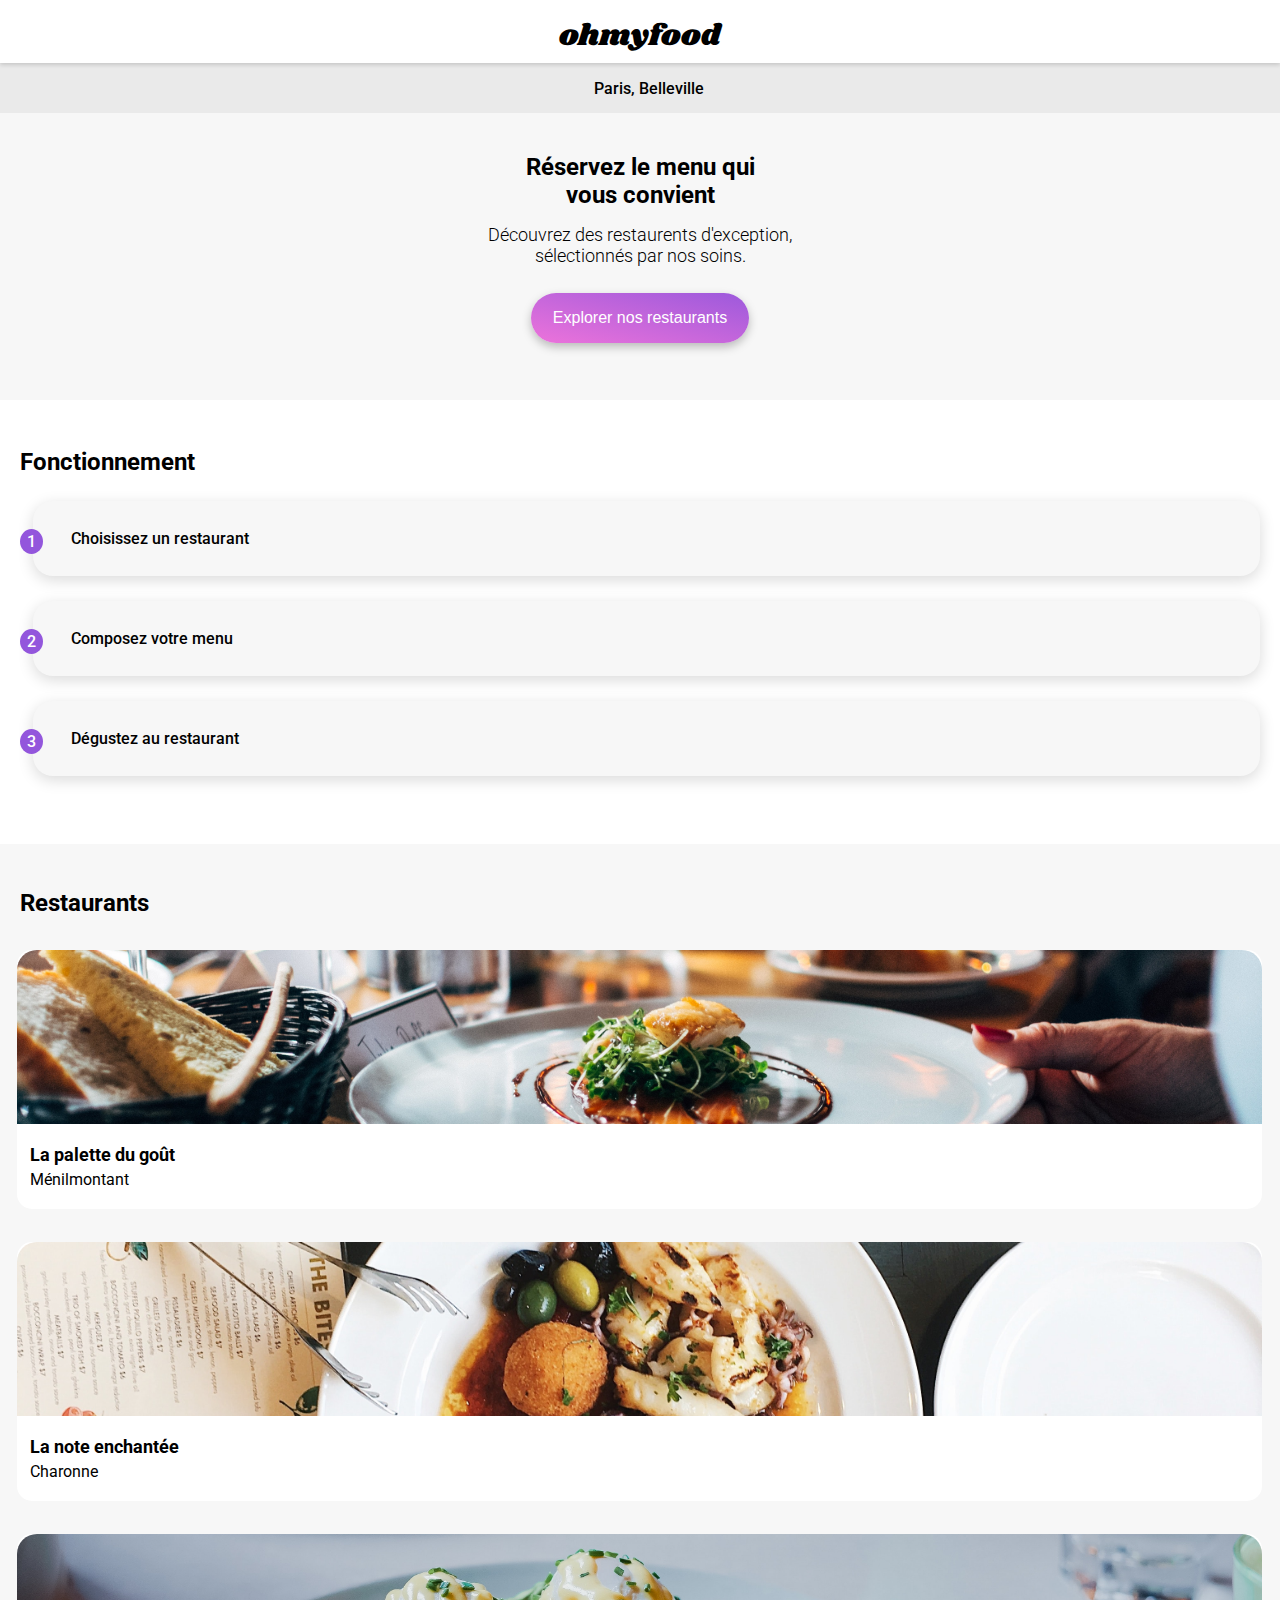
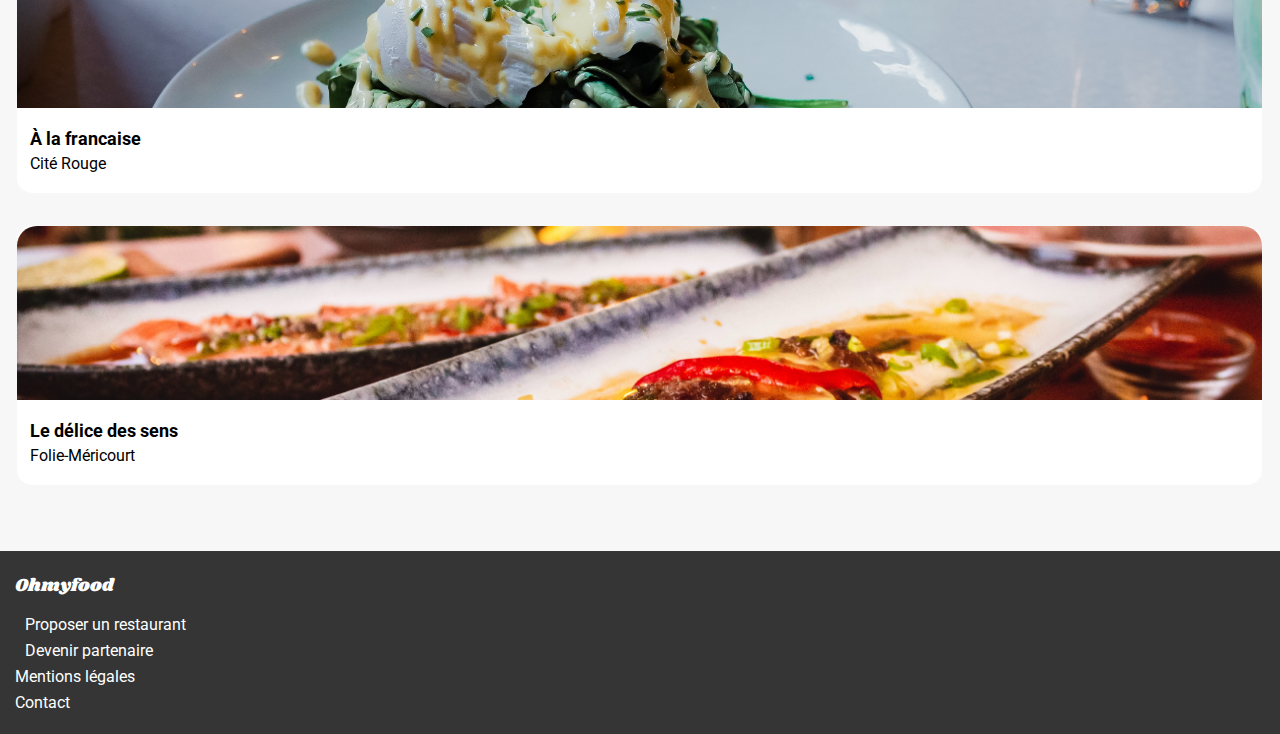
==== index.html @ 033668d3 "modifs des index et des css, menus smartphone ok." ====
<!DOCTYPE html>
<html lang="fr">
<head>
    <meta charset="UTF-8">
    <meta http-equiv="X-UA-Compatible" content="IE=edge">
    <meta name="viewport" content="width=device-width, initial-scale=1.0">
    <link rel="stylesheet" href="style.css">
    <link rel="stylesheet" href="https://cdnjs.cloudflare.com/ajax/libs/font-awesome/6.4.0/css/all.min.css" integrity="sha512-iecdLmaskl7CVkqkXNQ/ZH/XLlvWZOJyj7Yy7tcenmpD1ypASozpmT/E0iPtmFIB46ZmdtAc9eNBvH0H/ZpiBw==" crossorigin="anonymous" referrerpolicy="no-referrer" />
    <title>Ohmyfood</title>
</head>
<body>
    <header>
        <h1>ohmyfood</h1>
    </header>

    <main>
        <section class="city">
            <div class="ville">  
                <h2><i class="fa-solid fa-location-dot"></i>Paris, Belleville</h2>
            </div>
        </section>

        <section class="exploration">
            <div class="explorer">
                <h1>Réservez le menu qui <br> vous convient</h1>
                <p>Découvrez des restaurents d'exception, <br> sélectionnés par nos soins.</p>
                <button>Explorer nos restaurants</button>
            </div>
        </section>

        <section class="fonctionnement">
            <div class="fonction">
                <h1>Fonctionnement</h1>
            </div>
            <div class="choix">
                <ul>
                    <li><span>1</span> Choisissez un restaurant</li>
                    <li><span>2</span>Composez votre menu</li>
                    <li><span>3</span>Dégustez au restaurant</li>
                </ul>
            </div>
        </section>

        <div class="les-restaurants">
            <section class="restaurants">
             <div class="restaurants-title">
                <h2>Restaurants</h2>
             </div>
             <div class="restaurants-cards">
                <article class="card">
                    <a href="./La palette du gout/index1.html">
                        <img src="images/jay-wennington-N_Y88TWmGwA-unsplash.jpg" alt="">
                        <div class="card-content">
                            <div class="card-txt">
                                <h3 class="card-title">La palette du goût<i class="fa-regular fa-heart"></i></h3>
                                <p class="card-subtitle">Ménilmontant</p>
                            </div>
                        </div>
                    </a>
                </article>
                <article class="card">
                    <a href="./La note enchantée/index3.html">
                        <img src="images/stil-u2Lp8tXIcjw-unsplash.jpg" alt="">
                        <div class="card-content">
                            <div class="card-txt">
                                <h3 class="card-title">La note enchantée<i class="fa-regular fa-heart"></i></h3>
                                <p class="card-subtitle">Charonne</p>
                            </div>
                        </div>
                    </a>
                </article>
                <article class="card">
                    <a href="./À la francaise/index4.html">
                        <img src="images/toa-heftiba-DQKerTsQwi0-unsplash.jpg" alt="">
                        <div class="card-content">
                            <div class="card-txt">
                                <h3 class="card-title">À la francaise<i class="fa-regular fa-heart"></i></h3>
                                <p class="card-subtitle">Cité Rouge</p>
                            </div>
                        </div>
                    </a>
                </article>
                <article class="card">
                    <a href="./Le délice des sens/index2.html">
                        <img src="images/louis-hansel-shotsoflouis-qNBGVyOCY8Q-unsplash.jpg" alt="">
                        <div class="card-content">
                            <div class="card-txt">
                                <h3 class="card-title">Le délice des sens<i class="fa-regular fa-heart"></i></h3>
                                <p class="card-subtitle">Folie-Méricourt</p>
                            </div>
                        </div>
                    </a>
                </article>
             </div>   
            </section>
        </div> 
    </main>

    <footer> 
        <div class="pied-de-page">
            <h3>Ohmyfood</h3>
            <ul>
                <li><i class="fa-solid fa-utensils"></i>Proposer un restaurant</li>
                <li><i class="fa-solid fa-handshake-angle"></i>Devenir partenaire</li>
                <li>Mentions légales</li>
                <li>Contact</li>
            </ul>
        </div>
        
    </footer>
</body>
</html>
---- style.css ----
@import url('https://fonts.googleapis.com/css2?family=Barlow&family=Lobster&family=Lora:ital@1&family=Prosto+One&family=Shrikhand&display=swap');
@import url('https://fonts.googleapis.com/css2?family=Barlow&family=Lobster&family=Lora:ital@1&family=Prosto+One&family=Roboto:wght@300;400;500&family=Shrikhand&display=swap');
*{
    padding: 0px;
    margin: 0px;
    box-sizing: border-box;
    text-decoration: none;
    list-style: none;
}

main{
    font-family: 'Roboto', sans-serif;
}

header{
    font-family: 'Shrikhand', cursive;
    text-align: center;
    box-shadow: 0px 2px 4px 0px #00000026;
    position: relative;
}

header h1{
    font-weight: 400;
    font-size: 30px;
    padding-top: 14px;
    padding-bottom: 5px;
}

/******partie ville******/

.city{
    text-align: center;
    padding-top: 15.5px;
    padding-bottom: 15.5px;
    background: #EAEAEA ;
}

.ville h2{
    font-size: 16px;
    font-weight: 500;  
}

.ville i{
    margin-right: 17px;
}

/******partie exploration******/

.exploration{
    background: #F7F7F7;
    text-align: center;
    padding-bottom: 57px;
}

.explorer h1{
    padding-top: 39.5px;
    padding-bottom: 15px;
    font-size: 24px;
    font-weight: 700;
}

.explorer p{
    font-size: 18px;
    font-weight: 300;
    margin-bottom: 27px;
}

.explorer button{
    font-size: 16px;
    font-weight: 500;
    color: #FFFFFF;
    border: 0px;
    border-radius: 25px;
    width: 218px;
    height: 50px;
    box-shadow: 0px 4px 10px 0px #00000040;
    background: linear-gradient(193.33deg, #9356DC -11.44%, #FF79DA 123.93%);;
}

.explorer button:hover{
    opacity: 0.8;
    cursor: pointer;
    transition: 1s;
}

/******fonctionnement******/

.fonctionnement{
    background: #FFFFFF;
    margin-bottom: 68px;
}
.fonction h1{
    font-weight: 700;
    font-size: 24px;
    margin-left: 20px;
    margin-top: 48px;
}

.choix {
    display: block;
    justify-content: center;
}

.choix li{
    padding-top: 25px;
}

.choix ul li{
    
    padding: 28px 38px;
    margin: 25px 20px 0px 32.5px;
    border-radius: 20px;
    background: #F7F7F7;
    box-shadow: 0px 4px 15px rgba(0, 0, 0, 0.15);
    border: none;
    font-weight: 500;
    font-size: 16px;
}

.choix span{
    color: #FFFFFF;
    position:  absolute;
    left: 20px;
    background: #9356DC;
    border-radius: 50%;
    padding: 3px;
    width: 23px;
    text-align: center;
}

/******restaurants******/

.les-restaurants{
    background: #F7F7F7;
    padding-top: 45px;
    padding-bottom: 66px;
    
}

.restaurants-title {
    margin-left: 20px;
}

.restaurants-cards{
    display: flex;
    flex-wrap: wrap;
    justify-content: space-between;
}

.restaurants-cards .card {
    margin-top: 33px;
    margin-left: 17px;
    margin-right: 18px;
    border-radius: 15px;
    width: 100%;
    height: 259px;  
    padding-bottom: 15px;
    background: #FFFFFF;
}


.restaurants-cards a{
    color: black;
}

.restaurants-cards img {
    width: 100%;
    height: 174px;
    border-radius: 20px 20px 0px 0px;
    object-fit: cover;
}

.restaurants-cards .card-content {
    width: 90%;
    margin-left: 13px;
    display: flex;
    flex-direction: column;
    align-content: space-between;
    
}

.restaurants-cards .card-txt{
    width: 267px;
    margin-bottom: 18px ;
}

.restaurants-cards .card-txt h3{
    font-weight: 700;
    font-size: 18px;
    padding-top: 16px;
    padding-bottom: 5px;
    display: flex;
    flex-wrap: wrap;
}

.card-txt .fa-heart{
    position: absolute;
    right: 43px;
    margin-top: 5px;  
    font-size: 22px; 
}

/******pied de page******/

.pied-de-page{
    font-family: 'Roboto', sans-serif;
    background: #353535;
    color: #FFFFFF;
    padding-top: 22px;
    padding-bottom: 15px;
    
}

.pied-de-page h3{
    font-family: 'Shrikhand', cursive;
    font-size: 18px;
    font-weight: 400;
    margin-left: 15px;
}

.pied-de-page ul{
    margin-top: 16px;
    margin-left: 15px;
}

.pied-de-page .fa-solid{
    font-size: 12px;
    margin-right: 10px;
}

.pied-de-page li{
    margin-bottom: 7px;
}
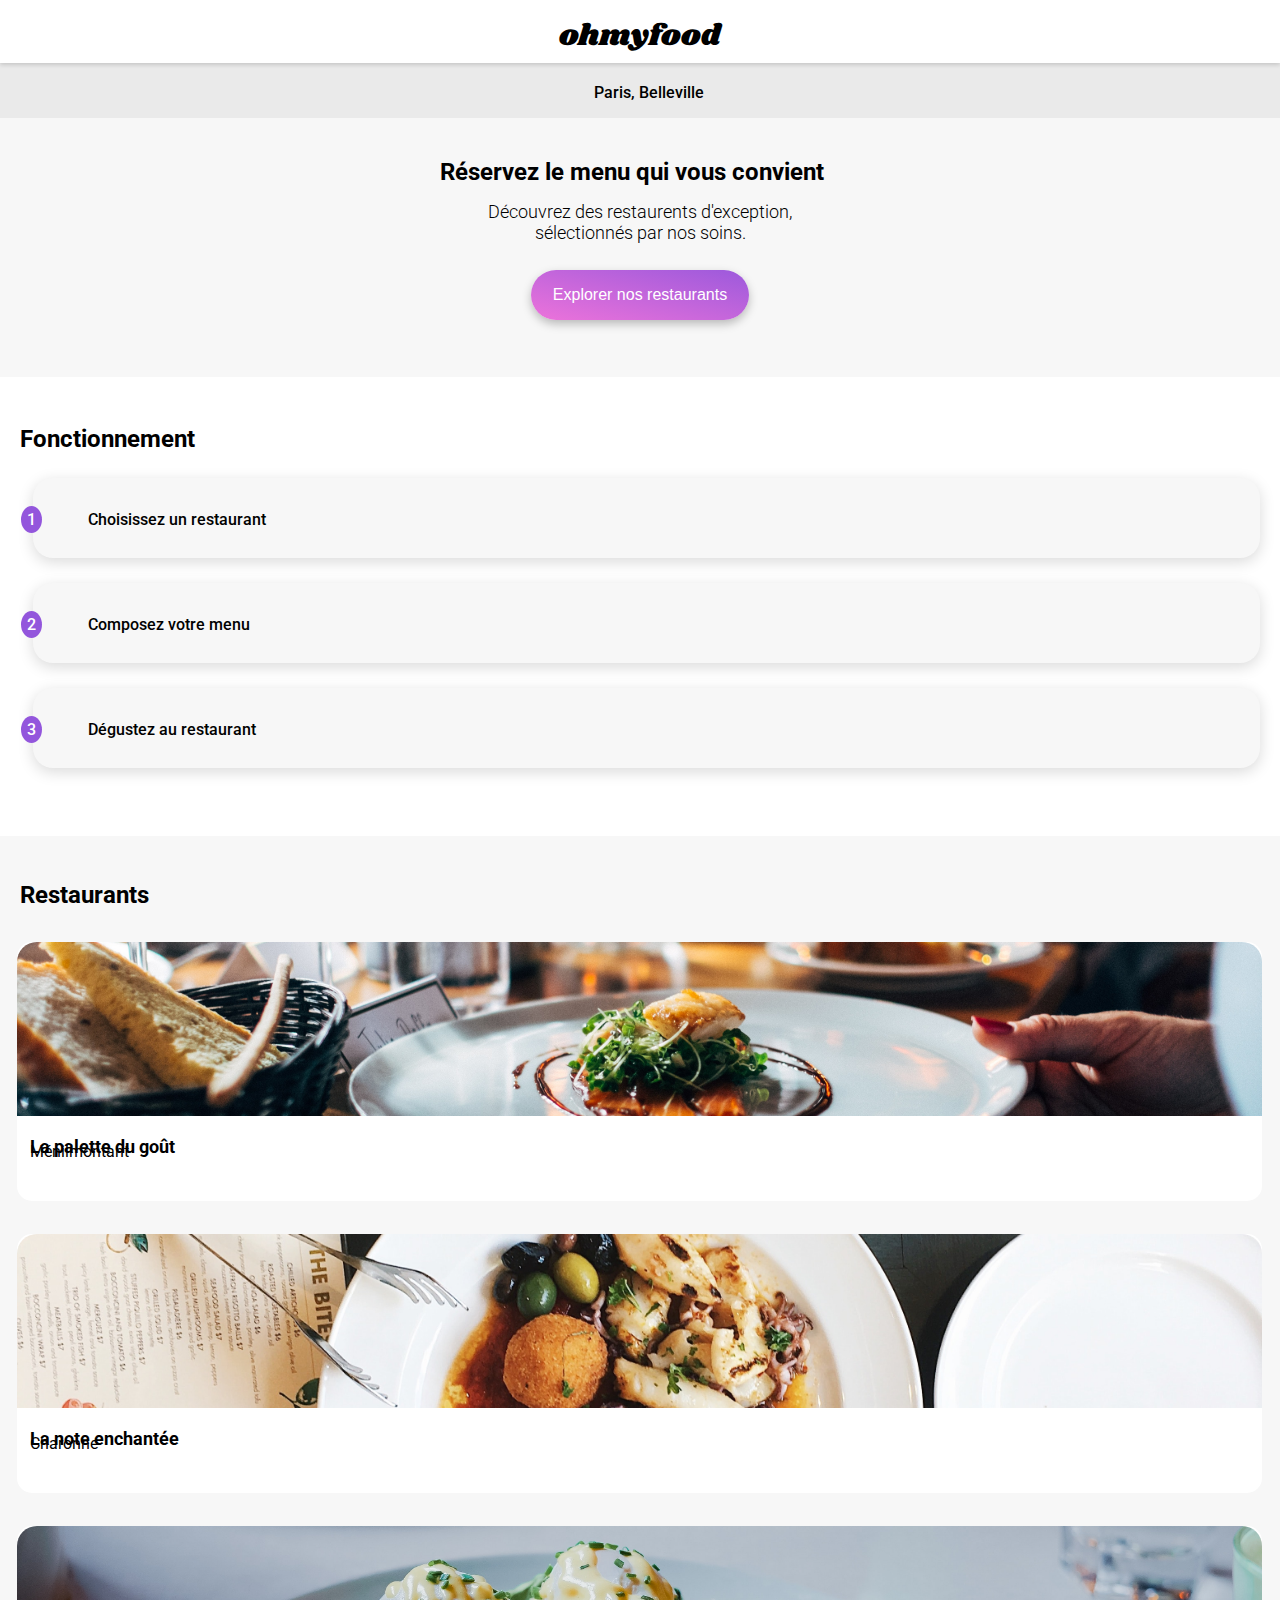
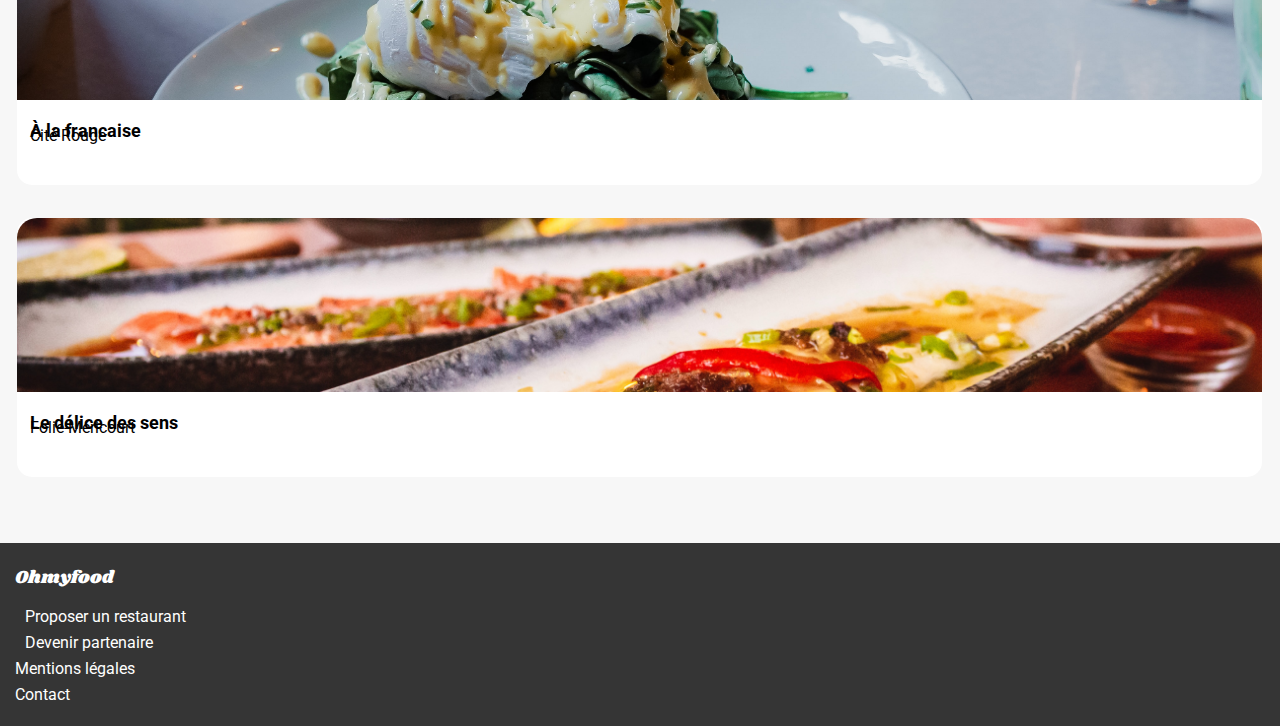
==== commit 8136503a: "menu media queri desktop" ====
--- a/index.html
+++ b/index.html
@@ -22,7 +22,7 @@
 
         <section class="exploration">
             <div class="explorer">
-                <h1>Réservez le menu qui <br> vous convient</h1>
+                <h1>Réservez le menu qui vous convient</h1>
                 <p>Découvrez des restaurents d'exception, <br> sélectionnés par nos soins.</p>
                 <button>Explorer nos restaurants</button>
             </div>
@@ -34,9 +34,9 @@
             </div>
             <div class="choix">
                 <ul>
-                    <li><span>1</span> Choisissez un restaurant</li>
-                    <li><span>2</span>Composez votre menu</li>
-                    <li><span>3</span>Dégustez au restaurant</li>
+                    <li><span>1</span><i class="fa-solid fa-mobile-screen-button"></i>Choisissez un restaurant</li>
+                    <li><span>2</span><i class="fa-solid fa-list-ul"></i>Composez votre menu</li>
+                    <li><span>3</span><i class="fa-sharp fa-solid fa-store"></i>Dégustez au restaurant</li>
                 </ul>
             </div>
         </section>
@@ -51,8 +51,9 @@
                     <a href="./La palette du gout/index1.html">
                         <img src="images/jay-wennington-N_Y88TWmGwA-unsplash.jpg" alt="">
                         <div class="card-content">
-                            <div class="card-txt">
-                                <h3 class="card-title">La palette du goût<i class="fa-regular fa-heart"></i></h3>
+                            <div class="card-txt">                             
+                                <h3 class="card-title">La palette du goût</h3>
+                                <div class="coeur"><i class="fa-regular fa-heart"></i></div>    
                                 <p class="card-subtitle">Ménilmontant</p>
                             </div>
                         </div>
@@ -63,7 +64,8 @@
                         <img src="images/stil-u2Lp8tXIcjw-unsplash.jpg" alt="">
                         <div class="card-content">
                             <div class="card-txt">
-                                <h3 class="card-title">La note enchantée<i class="fa-regular fa-heart"></i></h3>
+                                <h3 class="card-title">La note enchantée</h3>
+                                <div class="coeur"><i class="fa-regular fa-heart"></i></div>
                                 <p class="card-subtitle">Charonne</p>
                             </div>
                         </div>
@@ -74,7 +76,8 @@
                         <img src="images/toa-heftiba-DQKerTsQwi0-unsplash.jpg" alt="">
                         <div class="card-content">
                             <div class="card-txt">
-                                <h3 class="card-title">À la francaise<i class="fa-regular fa-heart"></i></h3>
+                                <h3 class="card-title">À la francaise</h3>
+                                <div class="coeur"><i class="fa-regular fa-heart"></i></div>
                                 <p class="card-subtitle">Cité Rouge</p>
                             </div>
                         </div>
@@ -85,7 +88,8 @@
                         <img src="images/louis-hansel-shotsoflouis-qNBGVyOCY8Q-unsplash.jpg" alt="">
                         <div class="card-content">
                             <div class="card-txt">
-                                <h3 class="card-title">Le délice des sens<i class="fa-regular fa-heart"></i></h3>
+                                <h3 class="card-title">Le délice des sens</h3>
+                                <div class="coeur"><i class="fa-regular fa-heart"></i></div>
                                 <p class="card-subtitle">Folie-Méricourt</p>
                             </div>
                         </div>
@@ -98,13 +102,23 @@
 
     <footer> 
         <div class="pied-de-page">
-            <h3>Ohmyfood</h3>
-            <ul>
-                <li><i class="fa-solid fa-utensils"></i>Proposer un restaurant</li>
-                <li><i class="fa-solid fa-handshake-angle"></i>Devenir partenaire</li>
-                <li>Mentions légales</li>
-                <li>Contact</li>
-            </ul>
+            <div class="pied-title">
+                <h3>Ohmyfood</h3>
+            </div>
+            <div class="cassetete">
+                <div class="proposer">
+                    <ul>
+                        <li><i class="fa-solid fa-utensils"></i>Proposer un restaurant</li>
+                        <li><i class="fa-solid fa-handshake-angle"></i>Devenir partenaire</li>
+                    </ul>
+                </div>
+                <div class="mention">
+                    <ul>
+                        <li>Mentions légales</li>
+                        <li>Contact</li> 
+                    </ul>
+                </div>
+            </div>
         </div>
         
     </footer>
--- a/style.css
+++ b/style.css
@@ -53,8 +53,7 @@
 }
 
 .explorer h1{
-    padding-top: 39.5px;
-    padding-bottom: 15px;
+    padding: 39.5px 58px 15px 42px;
     font-size: 24px;
     font-weight: 700;
 }
@@ -96,15 +95,6 @@
     margin-top: 48px;
 }
 
-.choix {
-    display: block;
-    justify-content: center;
-}
-
-.choix li{
-    padding-top: 25px;
-}
-
 .choix ul li{
     
     padding: 28px 38px;
@@ -117,15 +107,25 @@
     font-size: 16px;
 }
 
-.choix span{
+
+
+li span{
+    margin-left: -50px;
+    margin-right: 20px;
     color: #FFFFFF;
-    position:  absolute;
-    left: 20px;
     background: #9356DC;
     border-radius: 50%;
-    padding: 3px;
-    width: 23px;
-    text-align: center;
+    padding: 4px 6px 4px 6px;
+}
+
+.fa-solid{
+    margin-right: 26px;
+    color: #7E7E7E;
+    font-size: 20px;
+}
+
+.fa-store{
+    color: #9356DC;
 }
 
 /******restaurants******/
@@ -144,7 +144,7 @@
 .restaurants-cards{
     display: flex;
     flex-wrap: wrap;
-    justify-content: space-between;
+    
 }
 
 .restaurants-cards .card {
@@ -171,7 +171,7 @@
 }
 
 .restaurants-cards .card-content {
-    width: 90%;
+    width: 100%;
     margin-left: 13px;
     display: flex;
     flex-direction: column;
@@ -180,7 +180,7 @@
 }
 
 .restaurants-cards .card-txt{
-    width: 267px;
+    width: 100%;
     margin-bottom: 18px ;
 }
 
@@ -193,11 +193,27 @@
     flex-wrap: wrap;
 }
 
-.card-txt .fa-heart{
+.card-title{
+    width: 100%;
+}
+
+.card-txt span{
     position: absolute;
-    right: 43px;
+    right: 42px;
+    
     margin-top: 5px;  
     font-size: 22px; 
+}
+
+.coeur{
+    display: flex;
+    justify-content: end;
+    margin-right: 45px;
+    margin-top: -20px;
+}
+
+.coeur .fa-heart{
+    font-size: 22px;
 }
 
 /******pied de page******/
@@ -216,10 +232,10 @@
     font-size: 18px;
     font-weight: 400;
     margin-left: 15px;
+    padding-bottom: 16px;
 }
 
 .pied-de-page ul{
-    margin-top: 16px;
     margin-left: 15px;
 }
 
@@ -230,4 +246,101 @@
 
 .pied-de-page li{
     margin-bottom: 7px;
+}
+
+@media (min-width: 1440px) {
+
+/********fonctionnement********/
+.choix ul{
+    display: flex;
+    justify-content: center;
+}
+
+.choix li{
+    width: 322px;
+}
+
+.fonction h1{
+    margin-left: 180px;
+}
+
+.restaurants-title{
+    padding-left: 180px;
+}
+
+/***********restaurants***********/
+.restaurants{
+    display: flex;
+    flex-direction: row;
+    flex-wrap: wrap;
+}
+
+.restaurants-cards{
+    padding-left: 180px;
+}
+
+.restaurants-cards .card {
+    border-radius: 15px;
+    width: 496px;
+    height: 259px;  
+    padding-bottom: 15px;
+    background: #FFFFFF;
+    margin-left: 0px;
+    margin-right: 91px;
+}
+
+.restaurants-title{
+    margin-left: 0px;
+}
+
+.card-txt span{
+    position: absolute;
+    left: 625px;
+    margin-top: 5px;  
+    font-size: 22px; 
+}
+
+/**********pied de page************/
+.pied-title h3{
+    padding-bottom: 0px;
+    position: relative;
+    bottom: 5px;
+}
+
+.pied-de-page {
+    display: flex;
+    flex-direction: row-reverse;
+    align-items: baseline;
+    padding-top: 64px;
+    padding-bottom: 31px;
+
+}
+
+.cassetete{
+    display: flex;
+}
+
+.proposer ul{
+    display: flex;
+}
+
+.proposer ul li{
+    font-weight: 500;
+}
+
+.mention ul{
+    display: flex;
+    width: 267px;
+}
+
+.pied-de-page ul li{
+    margin-right: 7px;
+    width: 188px; 
+}
+
+.pied-de-page h3{
+    width: 137px;
+    margin-right:26px;
+}
+
 }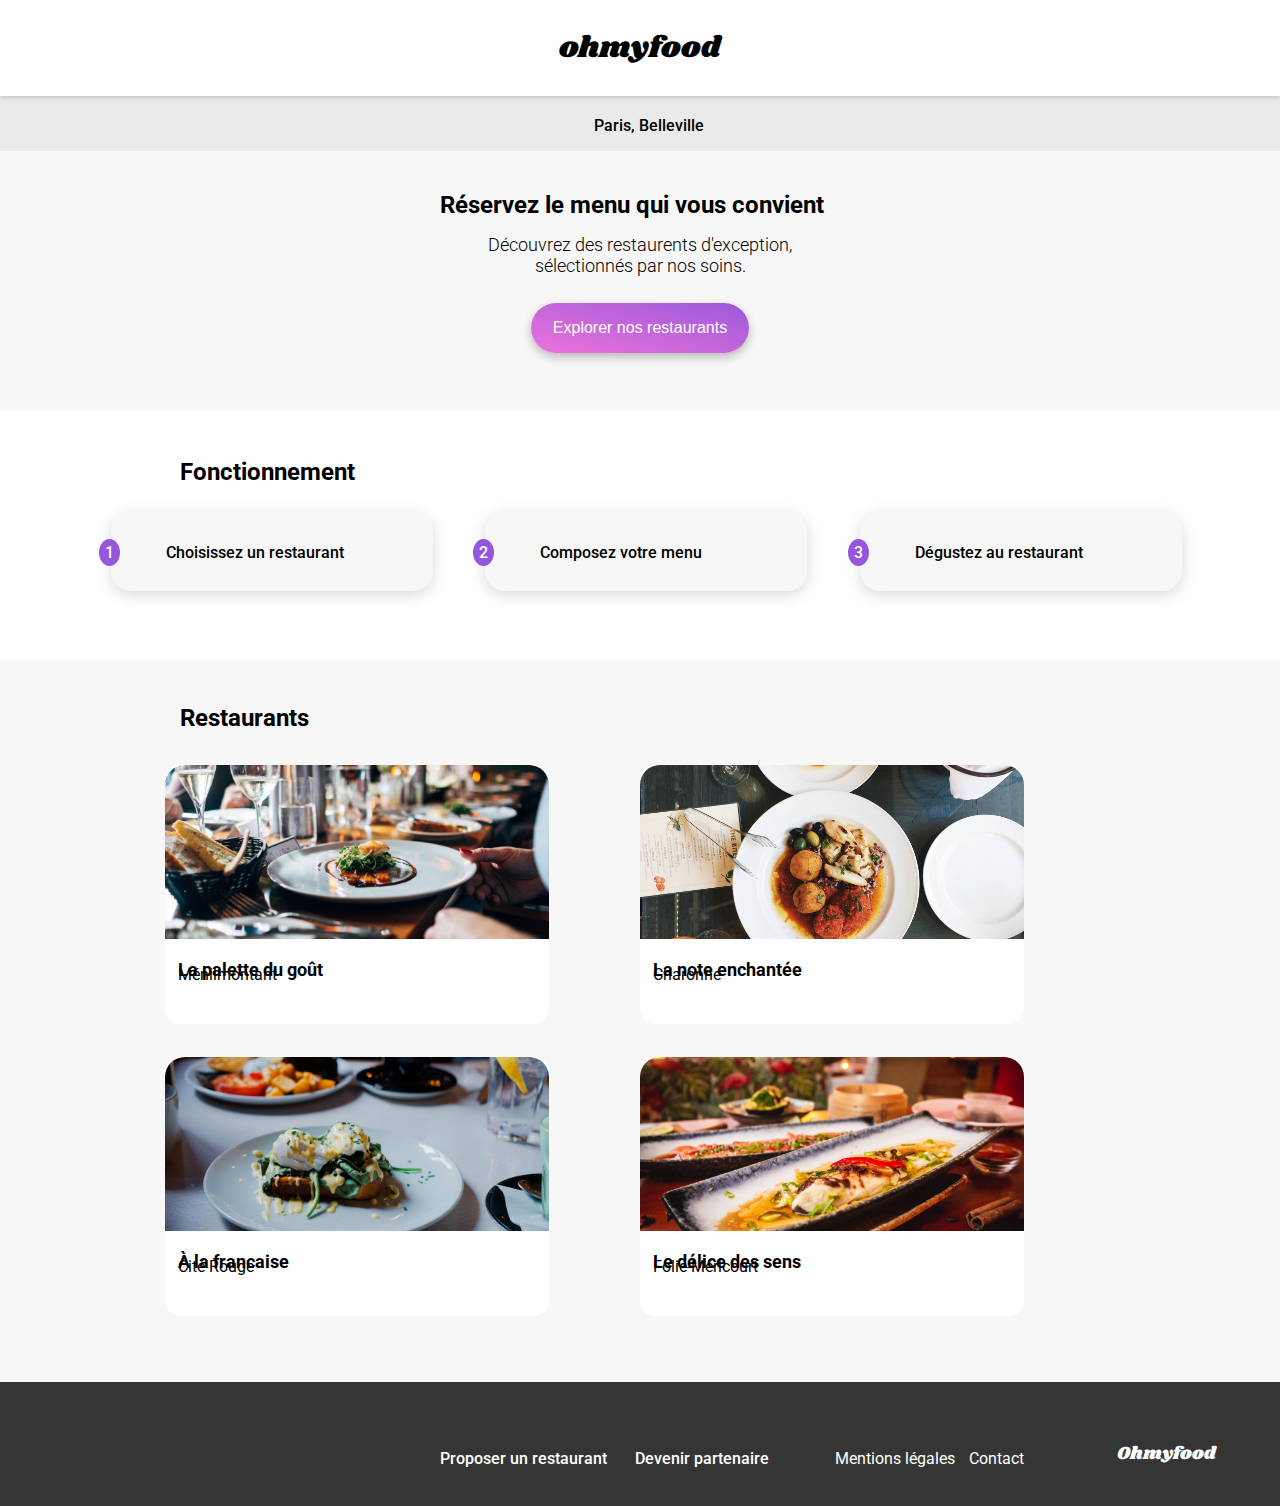
==== commit 96ae7e0b: "cartes menu ok" ====
--- a/index.html
+++ b/index.html
@@ -9,118 +9,123 @@
     <title>Ohmyfood</title>
 </head>
 <body>
-    <header>
-        <h1>ohmyfood</h1>
-    </header>
 
-    <main>
-        <section class="city">
-            <div class="ville">  
-                <h2><i class="fa-solid fa-location-dot"></i>Paris, Belleville</h2>
-            </div>
-        </section>
-
-        <section class="exploration">
-            <div class="explorer">
-                <h1>Réservez le menu qui vous convient</h1>
-                <p>Découvrez des restaurents d'exception, <br> sélectionnés par nos soins.</p>
-                <button>Explorer nos restaurants</button>
-            </div>
-        </section>
-
-        <section class="fonctionnement">
-            <div class="fonction">
-                <h1>Fonctionnement</h1>
-            </div>
-            <div class="choix">
-                <ul>
-                    <li><span>1</span><i class="fa-solid fa-mobile-screen-button"></i>Choisissez un restaurant</li>
-                    <li><span>2</span><i class="fa-solid fa-list-ul"></i>Composez votre menu</li>
-                    <li><span>3</span><i class="fa-sharp fa-solid fa-store"></i>Dégustez au restaurant</li>
-                </ul>
-            </div>
-        </section>
-
-        <div class="les-restaurants">
-            <section class="restaurants">
-             <div class="restaurants-title">
-                <h2>Restaurants</h2>
-             </div>
-             <div class="restaurants-cards">
-                <article class="card">
-                    <a href="./La palette du gout/index1.html">
-                        <img src="images/jay-wennington-N_Y88TWmGwA-unsplash.jpg" alt="">
-                        <div class="card-content">
-                            <div class="card-txt">                             
-                                <h3 class="card-title">La palette du goût</h3>
-                                <div class="coeur"><i class="fa-regular fa-heart"></i></div>    
-                                <p class="card-subtitle">Ménilmontant</p>
-                            </div>
-                        </div>
-                    </a>
-                </article>
-                <article class="card">
-                    <a href="./La note enchantée/index3.html">
-                        <img src="images/stil-u2Lp8tXIcjw-unsplash.jpg" alt="">
-                        <div class="card-content">
-                            <div class="card-txt">
-                                <h3 class="card-title">La note enchantée</h3>
-                                <div class="coeur"><i class="fa-regular fa-heart"></i></div>
-                                <p class="card-subtitle">Charonne</p>
-                            </div>
-                        </div>
-                    </a>
-                </article>
-                <article class="card">
-                    <a href="./À la francaise/index4.html">
-                        <img src="images/toa-heftiba-DQKerTsQwi0-unsplash.jpg" alt="">
-                        <div class="card-content">
-                            <div class="card-txt">
-                                <h3 class="card-title">À la francaise</h3>
-                                <div class="coeur"><i class="fa-regular fa-heart"></i></div>
-                                <p class="card-subtitle">Cité Rouge</p>
-                            </div>
-                        </div>
-                    </a>
-                </article>
-                <article class="card">
-                    <a href="./Le délice des sens/index2.html">
-                        <img src="images/louis-hansel-shotsoflouis-qNBGVyOCY8Q-unsplash.jpg" alt="">
-                        <div class="card-content">
-                            <div class="card-txt">
-                                <h3 class="card-title">Le délice des sens</h3>
-                                <div class="coeur"><i class="fa-regular fa-heart"></i></div>
-                                <p class="card-subtitle">Folie-Méricourt</p>
-                            </div>
-                        </div>
-                    </a>
-                </article>
-             </div>   
+    <div class="main-container">
+        <header>
+            <h1>ohmyfood</h1>
+        </header>
+    
+        <main>
+            <section class="city">
+                <div class="ville">  
+                    <h2><i class="fa-solid fa-location-dot"></i>Paris, Belleville</h2>
+                </div>
             </section>
-        </div> 
-    </main>
-
-    <footer> 
-        <div class="pied-de-page">
-            <div class="pied-title">
-                <h3>Ohmyfood</h3>
-            </div>
-            <div class="cassetete">
-                <div class="proposer">
+    
+            <section class="exploration">
+                <div class="explorer">
+                    <h1>Réservez le menu qui vous convient</h1>
+                    <p>Découvrez des restaurents d'exception, <br> sélectionnés par nos soins.</p>
+                    <button>Explorer nos restaurants</button>
+                </div>
+            </section>
+    
+            <section class="fonctionnement">
+                <div class="fonction">
+                    <h1>Fonctionnement</h1>
+                </div>
+                <div class="choix">
                     <ul>
-                        <li><i class="fa-solid fa-utensils"></i>Proposer un restaurant</li>
-                        <li><i class="fa-solid fa-handshake-angle"></i>Devenir partenaire</li>
+                        <li><span>1</span><i class="fa-solid fa-mobile-screen-button"></i>Choisissez un restaurant</li>
+                        <li><span>2</span><i class="fa-solid fa-list-ul"></i>Composez votre menu</li>
+                        <li><span>3</span><i class="fa-sharp fa-solid fa-store"></i>Dégustez au restaurant</li>
                     </ul>
                 </div>
-                <div class="mention">
-                    <ul>
-                        <li>Mentions légales</li>
-                        <li>Contact</li> 
-                    </ul>
+            </section>
+    
+            <div class="les-restaurants">
+                <section class="restaurants">
+                 <div class="restaurants-title">
+                    <h2>Restaurants</h2>
+                 </div>
+                 <div class="restaurants-cards">
+                    
+                    <article class="card">
+                        <a href="./La palette du gout/index1.html">
+                            <img src="images/jay-wennington-N_Y88TWmGwA-unsplash.jpg" alt="">
+                            <div class="card-content">
+                                <div class="card-txt">                             
+                                    <h3 class="card-title">La palette du goût</h3>
+                                    <div class="coeur"><i class="fa-regular fa-heart"></i></div>    
+                                    <p class="card-subtitle">Ménilmontant</p>
+                                </div>
+                            </div>
+                        </a>
+                    </article>
+                    <article class="card">
+                        <a href="./La note enchantée/index3.html">
+                            <img src="images/stil-u2Lp8tXIcjw-unsplash.jpg" alt="">
+                            <div class="card-content">
+                                <div class="card-txt">
+                                    <h3 class="card-title">La note enchantée</h3>
+                                    <div class="coeur"><i class="fa-regular fa-heart"></i></div>
+                                    <p class="card-subtitle">Charonne</p>
+                                </div>
+                            </div>
+                        </a>
+                    </article>
+                    <article class="card">
+                        <a href="./À la francaise/index4.html">
+                            <img src="images/toa-heftiba-DQKerTsQwi0-unsplash.jpg" alt="">
+                            <div class="card-content">
+                                <div class="card-txt">
+                                    <h3 class="card-title">À la francaise</h3>
+                                    <div class="coeur"><i class="fa-regular fa-heart"></i></div>
+                                    <p class="card-subtitle">Cité Rouge</p>
+                                </div>
+                            </div>
+                        </a>
+                    </article>
+                    <article class="card">
+                        <a href="./Le délice des sens/index2.html">
+                            <img src="images/louis-hansel-shotsoflouis-qNBGVyOCY8Q-unsplash.jpg" alt="">
+                            <div class="card-content">
+                                <div class="card-txt">
+                                    <h3 class="card-title">Le délice des sens</h3>
+                                    <div class="coeur"><i class="fa-regular fa-heart"></i></div>
+                                    <p class="card-subtitle">Folie-Méricourt</p>
+                                </div>
+                            </div>
+                        </a>
+                    </article>
+                 </div>   
+                </section>
+            </div> 
+        </main>
+    
+        <footer> 
+            <div class="pied-de-page">
+                <div class="pied-title">
+                    <h3>Ohmyfood</h3>
+                </div>
+                <div class="cassetete">
+                    <div class="proposer">
+                        <ul>
+                            <li><i class="fa-solid fa-utensils"></i>Proposer un restaurant</li>
+                            <li><i class="fa-solid fa-handshake-angle"></i>Devenir partenaire</li>
+                        </ul>
+                    </div>
+                    <div class="mention">
+                        <ul>
+                            <li>Mentions légales</li>
+                            <li>Contact</li> 
+                        </ul>
+                    </div>
                 </div>
             </div>
-        </div>
-        
-    </footer>
+            
+        </footer>
+    </div>
+   
 </body>
 </html>--- a/style.css
+++ b/style.css
@@ -11,6 +11,7 @@
 main{
     font-family: 'Roboto', sans-serif;
 }
+
 
 header{
     font-family: 'Shrikhand', cursive;
@@ -242,15 +243,29 @@
 .pied-de-page .fa-solid{
     font-size: 12px;
     margin-right: 10px;
+    color: #ffffff;
 }
 
 .pied-de-page li{
     margin-bottom: 7px;
 }
 
-@media (min-width: 1440px) {
-
+@media (min-width: 1024px) {
+
+body{
+    max-width: 2500px;
+    width: 100%;
+}    
 /********fonctionnement********/
+
+header{
+    height: 96px;
+}
+
+header h1{
+    padding-top: 26px;
+}
+
 .choix ul{
     display: flex;
     justify-content: center;
@@ -264,33 +279,48 @@
     margin-left: 180px;
 }
 
-.restaurants-title{
-    padding-left: 180px;
-}
+
 
 /***********restaurants***********/
+
+.les-restaurants{
+    display: flex;
+    flex-direction: row;
+    
+    
+}
 .restaurants{
     display: flex;
+    flex-direction: column;
+    width: 100%;
+     
+}
+
+.restaurants-cards{
+    
+    width: 100%;
+    display: flex;
     flex-direction: row;
-    flex-wrap: wrap;
-}
-
-.restaurants-cards{
-    padding-left: 180px;
+    justify-content: center;
+    
 }
 
 .restaurants-cards .card {
     border-radius: 15px;
-    width: 496px;
+    width: 30%;
     height: 259px;  
     padding-bottom: 15px;
     background: #FFFFFF;
+    margin-right: 91px;
     margin-left: 0px;
-    margin-right: 91px;
-}
+}
+
+
 
 .restaurants-title{
-    margin-left: 0px;
+   
+    margin-left: 180px;
+    
 }
 
 .card-txt span{
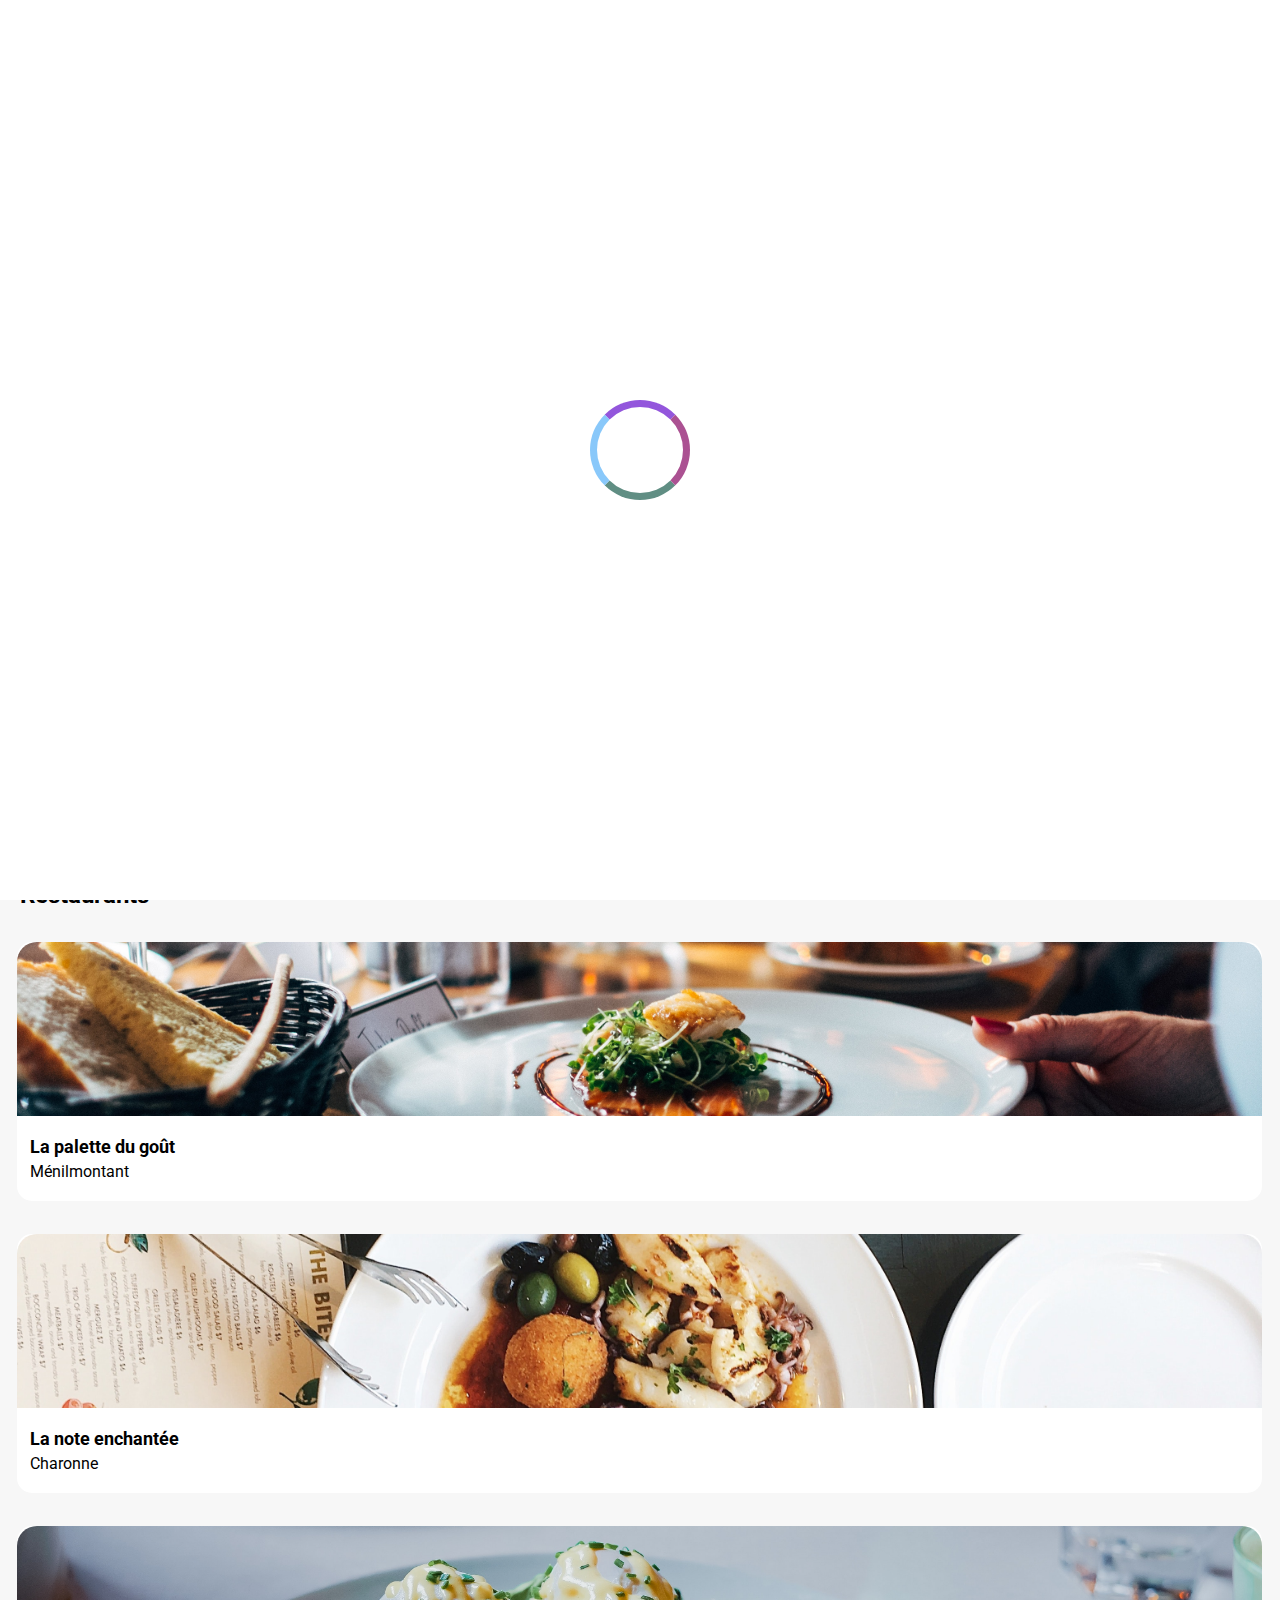
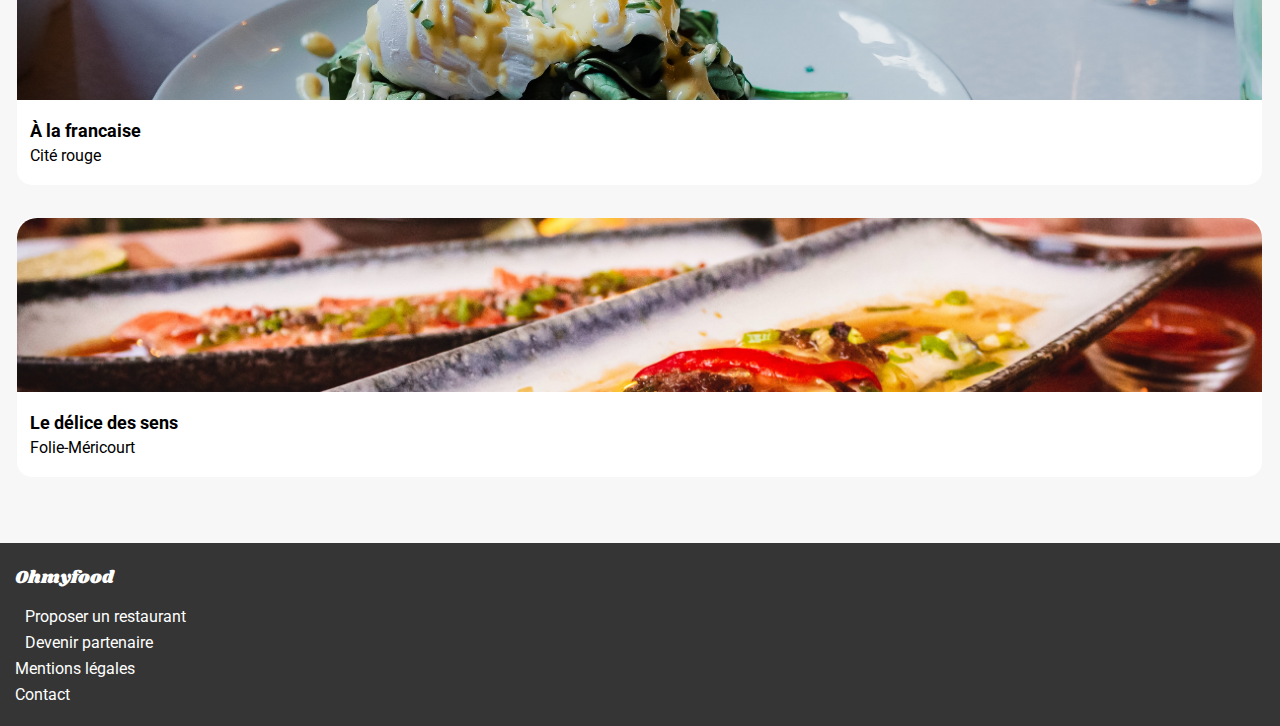
==== commit 4b2e214c: "heart hover 4menus et accueil ok, cloche 4menus ok" ====
--- a/index.html
+++ b/index.html
@@ -9,6 +9,9 @@
     <title>Ohmyfood</title>
 </head>
 <body>
+    <div class="loader">
+        <div class="loader-bar loader-bar1"></div>
+    </div>
 
     <div class="main-container">
         <header>
@@ -26,7 +29,7 @@
                 <div class="explorer">
                     <h1>Réservez le menu qui vous convient</h1>
                     <p>Découvrez des restaurents d'exception, <br> sélectionnés par nos soins.</p>
-                    <button>Explorer nos restaurants</button>
+                    <button class="btn-home-page">Explorer nos restaurants</button>
                 </div>
             </section>
     
@@ -52,51 +55,73 @@
                     
                     <article class="card">
                         <a href="./La palette du gout/index1.html">
-                            <img src="images/jay-wennington-N_Y88TWmGwA-unsplash.jpg" alt="">
+                            <img src="images/jay-wennington-N_Y88TWmGwA-unsplash.jpg" alt="plat">
                             <div class="card-content">
-                                <div class="card-txt">                             
+                                <div class="card-txt">
                                     <h3 class="card-title">La palette du goût</h3>
-                                    <div class="coeur"><i class="fa-regular fa-heart"></i></div>    
                                     <p class="card-subtitle">Ménilmontant</p>
                                 </div>
                             </div>
                         </a>
+                        <div class="heart">
+                            <i class="fa-regular fa-heart checked"></i>
+                        </div>
+                        <div class="heart2">
+                            <i class="fa-solid fa-heart"></i>
+                        </div>
                     </article>
                     <article class="card">
                         <a href="./La note enchantée/index3.html">
-                            <img src="images/stil-u2Lp8tXIcjw-unsplash.jpg" alt="">
+                            <img src="images/stil-u2Lp8tXIcjw-unsplash.jpg" alt="plat">
                             <div class="card-content">
                                 <div class="card-txt">
                                     <h3 class="card-title">La note enchantée</h3>
-                                    <div class="coeur"><i class="fa-regular fa-heart"></i></div>
                                     <p class="card-subtitle">Charonne</p>
                                 </div>
                             </div>
                         </a>
+                        <div class="heart">
+                            <i class="fa-regular fa-heart"></i>
+                        </div>
+                        <div class="heart2">
+                            <i class="fa-solid fa-heart"></i>
+                        </div>
                     </article>
                     <article class="card">
                         <a href="./À la francaise/index4.html">
-                            <img src="images/toa-heftiba-DQKerTsQwi0-unsplash.jpg" alt="">
+                            <img src="images/toa-heftiba-DQKerTsQwi0-unsplash.jpg" alt="plat">
                             <div class="card-content">
                                 <div class="card-txt">
                                     <h3 class="card-title">À la francaise</h3>
-                                    <div class="coeur"><i class="fa-regular fa-heart"></i></div>
-                                    <p class="card-subtitle">Cité Rouge</p>
+                                    
+                                    <p class="card-subtitle">Cité rouge</p>
                                 </div>
                             </div>
                         </a>
+                        <div class="heart">
+                            <i class="fa-regular fa-heart"></i>
+                        </div>
+                        <div class="heart2">
+                            <i class="fa-solid fa-heart" ></i>
+                        </div>
                     </article>
                     <article class="card">
                         <a href="./Le délice des sens/index2.html">
-                            <img src="images/louis-hansel-shotsoflouis-qNBGVyOCY8Q-unsplash.jpg" alt="">
+                            <img src="images/louis-hansel-shotsoflouis-qNBGVyOCY8Q-unsplash.jpg" alt="plat">
                             <div class="card-content">
                                 <div class="card-txt">
                                     <h3 class="card-title">Le délice des sens</h3>
-                                    <div class="coeur"><i class="fa-regular fa-heart"></i></div>
+                                    
                                     <p class="card-subtitle">Folie-Méricourt</p>
                                 </div>
                             </div>
                         </a>
+                        <div class="heart">
+                            <i class="fa-regular fa-heart"></i>
+                        </div>
+                        <div class="heart2">
+                            <i class="fa-solid fa-heart"></i>
+                        </div>
                     </article>
                  </div>   
                 </section>
@@ -104,11 +129,11 @@
         </main>
     
         <footer> 
-            <div class="pied-de-page">
-                <div class="pied-title">
+            <div class="footer">
+                <div class="foot-title">
                     <h3>Ohmyfood</h3>
                 </div>
-                <div class="cassetete">
+                <div class="foot-flex">
                     <div class="proposer">
                         <ul>
                             <li><i class="fa-solid fa-utensils"></i>Proposer un restaurant</li>
@@ -118,7 +143,7 @@
                     <div class="mention">
                         <ul>
                             <li>Mentions légales</li>
-                            <li>Contact</li> 
+                            <li><a href="mailto:">Contact</a></li> 
                         </ul>
                     </div>
                 </div>
--- a/style.css
+++ b/style.css
@@ -26,6 +26,53 @@
     padding-top: 14px;
     padding-bottom: 5px;
 }
+/********loader********/
+.loader {
+    display: flex;
+    justify-content: center;
+    align-items: center;
+    position: absolute;
+    z-index: 10;
+    width: 100%;
+    height: 100%;
+    background-color: #ffffff;
+    animation: 1s ease-in 3s forwards loader;
+    opacity: 1;
+  }
+  
+.loader-bar {
+    width: 100px;
+    height: 100px;
+    background-color: #ffffff;
+    border-top: 7px  #9356DC outset;
+    border-right: 7px #FF79DA outset;
+    border-bottom: 7px #99E2D0 outset;
+    border-left: 7px #89C8FA outset;
+    border-radius: 50%;
+    animation: 2s ease-in 0s infinite loader;
+    
+}
+  
+  @keyframes loader{
+      0% {
+        transform: rotate(0deg);
+      }
+     
+      25%{
+        transform: rotate(180deg);
+      }
+  
+      50%{
+        transform: rotate(300deg);
+      }
+      
+      100%{
+        transform: rotate(360deg);
+        opacity: 0;
+        z-index: -5;
+        
+      }
+  }
 
 /******partie ville******/
 
@@ -74,11 +121,12 @@
     width: 218px;
     height: 50px;
     box-shadow: 0px 4px 10px 0px #00000040;
-    background: linear-gradient(193.33deg, #9356DC -11.44%, #FF79DA 123.93%);;
-}
-
-.explorer button:hover{
+    background: linear-gradient(193.33deg, #9356DC -11.44%, #FF79DA 123.93%);
+}
+
+ .btn-home-page:hover{
     opacity: 0.8;
+    box-shadow: 0px 10px 15px 0px #00000040;
     cursor: pointer;
     transition: 1s;
 }
@@ -88,18 +136,17 @@
 .fonctionnement{
     background: #FFFFFF;
     margin-bottom: 68px;
+    padding-left: 20px;
 }
 .fonction h1{
     font-weight: 700;
     font-size: 24px;
-    margin-left: 20px;
     margin-top: 48px;
 }
 
 .choix ul li{
-    
     padding: 28px 38px;
-    margin: 25px 20px 0px 32.5px;
+    margin: 25px 20px 0px 12px;
     border-radius: 20px;
     background: #F7F7F7;
     box-shadow: 0px 4px 15px rgba(0, 0, 0, 0.15);
@@ -145,6 +192,7 @@
 .restaurants-cards{
     display: flex;
     flex-wrap: wrap;
+    width: 100%;
     
 }
 
@@ -206,20 +254,50 @@
     font-size: 22px; 
 }
 
-.coeur{
+.heart{
     display: flex;
     justify-content: end;
-    margin-right: 45px;
-    margin-top: -20px;
-}
-
-.coeur .fa-heart{
+    margin-right: 25px;
+    margin-top: -60px;
+    
+}
+
+.heart .fa-heart{
     font-size: 22px;
+    
+}
+
+.heart2{
+    display: flex;
+    justify-content: end;
+    margin-right: -2px;
+    margin-top: -23px;
+
+}
+
+.heart2 .fa-solid{
+    font-size: 24px;
+    color: transparent;
+    background: linear-gradient(193.33deg, #9356DC -11.44%, #FF79DA 123.93%);
+    background-clip: text;
+    -webkit-background-clip: text;
+    opacity: 0;
+}
+
+.heart2 .fa-solid:active {
+    opacity: 1;
+    background-color: linear-gradient(193.33deg, #9356DC -11.44%, #FF79DA 123.93%);
+    transition: 1s;
+    
+}
+
+.heart2:focus{
+    font-size: 10px;
 }
 
 /******pied de page******/
 
-.pied-de-page{
+.footer{
     font-family: 'Roboto', sans-serif;
     background: #353535;
     color: #FFFFFF;
@@ -228,7 +306,7 @@
     
 }
 
-.pied-de-page h3{
+.footer h3{
     font-family: 'Shrikhand', cursive;
     font-size: 18px;
     font-weight: 400;
@@ -236,21 +314,25 @@
     padding-bottom: 16px;
 }
 
-.pied-de-page ul{
+.footer ul{
     margin-left: 15px;
 }
 
-.pied-de-page .fa-solid{
+.footer .fa-solid{
     font-size: 12px;
     margin-right: 10px;
     color: #ffffff;
 }
 
-.pied-de-page li{
+.footer li{
     margin-bottom: 7px;
 }
 
-@media (min-width: 1024px) {
+.footer li a{
+    color: #ffffff;
+}
+
+@media (min-width: 1440px) {
 
 body{
     max-width: 2500px;
@@ -266,18 +348,23 @@
     padding-top: 26px;
 }
 
+.fonctionnement{
+    padding-left: 180px;
+    padding-right: 207px;
+}
+
 .choix ul{
     display: flex;
     justify-content: center;
+    
 }
 
 .choix li{
-    width: 322px;
-}
-
-.fonction h1{
-    margin-left: 180px;
-}
+    width: 100%;
+    padding-right: 0px;
+}
+
+
 
 
 
@@ -286,42 +373,41 @@
 .les-restaurants{
     display: flex;
     flex-direction: row;
-    
+    padding-left: 0px;
+    width: 100%;
     
 }
 .restaurants{
-    display: flex;
-    flex-direction: column;
-    width: 100%;
-     
+    width: 100%;
+    padding-left: 175px;
+    padding-right: 175px;
+    
+}
+
+.restaurants-title{
+    margin-left: 0px;
 }
 
 .restaurants-cards{
-    
-    width: 100%;
-    display: flex;
-    flex-direction: row;
-    justify-content: center;
+    width: 100%;
+    flex-wrap: wrap;
+    column-gap: 91px;
+    
+    
     
 }
 
 .restaurants-cards .card {
     border-radius: 15px;
-    width: 30%;
+    width: 45%;
     height: 259px;  
     padding-bottom: 15px;
     background: #FFFFFF;
-    margin-right: 91px;
+    
+    margin-right: 0px;
     margin-left: 0px;
 }
 
-
-
-.restaurants-title{
-   
-    margin-left: 180px;
-    
-}
 
 .card-txt span{
     position: absolute;
@@ -331,13 +417,13 @@
 }
 
 /**********pied de page************/
-.pied-title h3{
+.foot-title h3{
     padding-bottom: 0px;
     position: relative;
     bottom: 5px;
 }
 
-.pied-de-page {
+.footer {
     display: flex;
     flex-direction: row-reverse;
     align-items: baseline;
@@ -346,7 +432,7 @@
 
 }
 
-.cassetete{
+.foot-flex{
     display: flex;
 }
 
@@ -363,12 +449,12 @@
     width: 267px;
 }
 
-.pied-de-page ul li{
+.footer ul li{
     margin-right: 7px;
     width: 188px; 
 }
 
-.pied-de-page h3{
+.footer h3{
     width: 137px;
     margin-right:26px;
 }
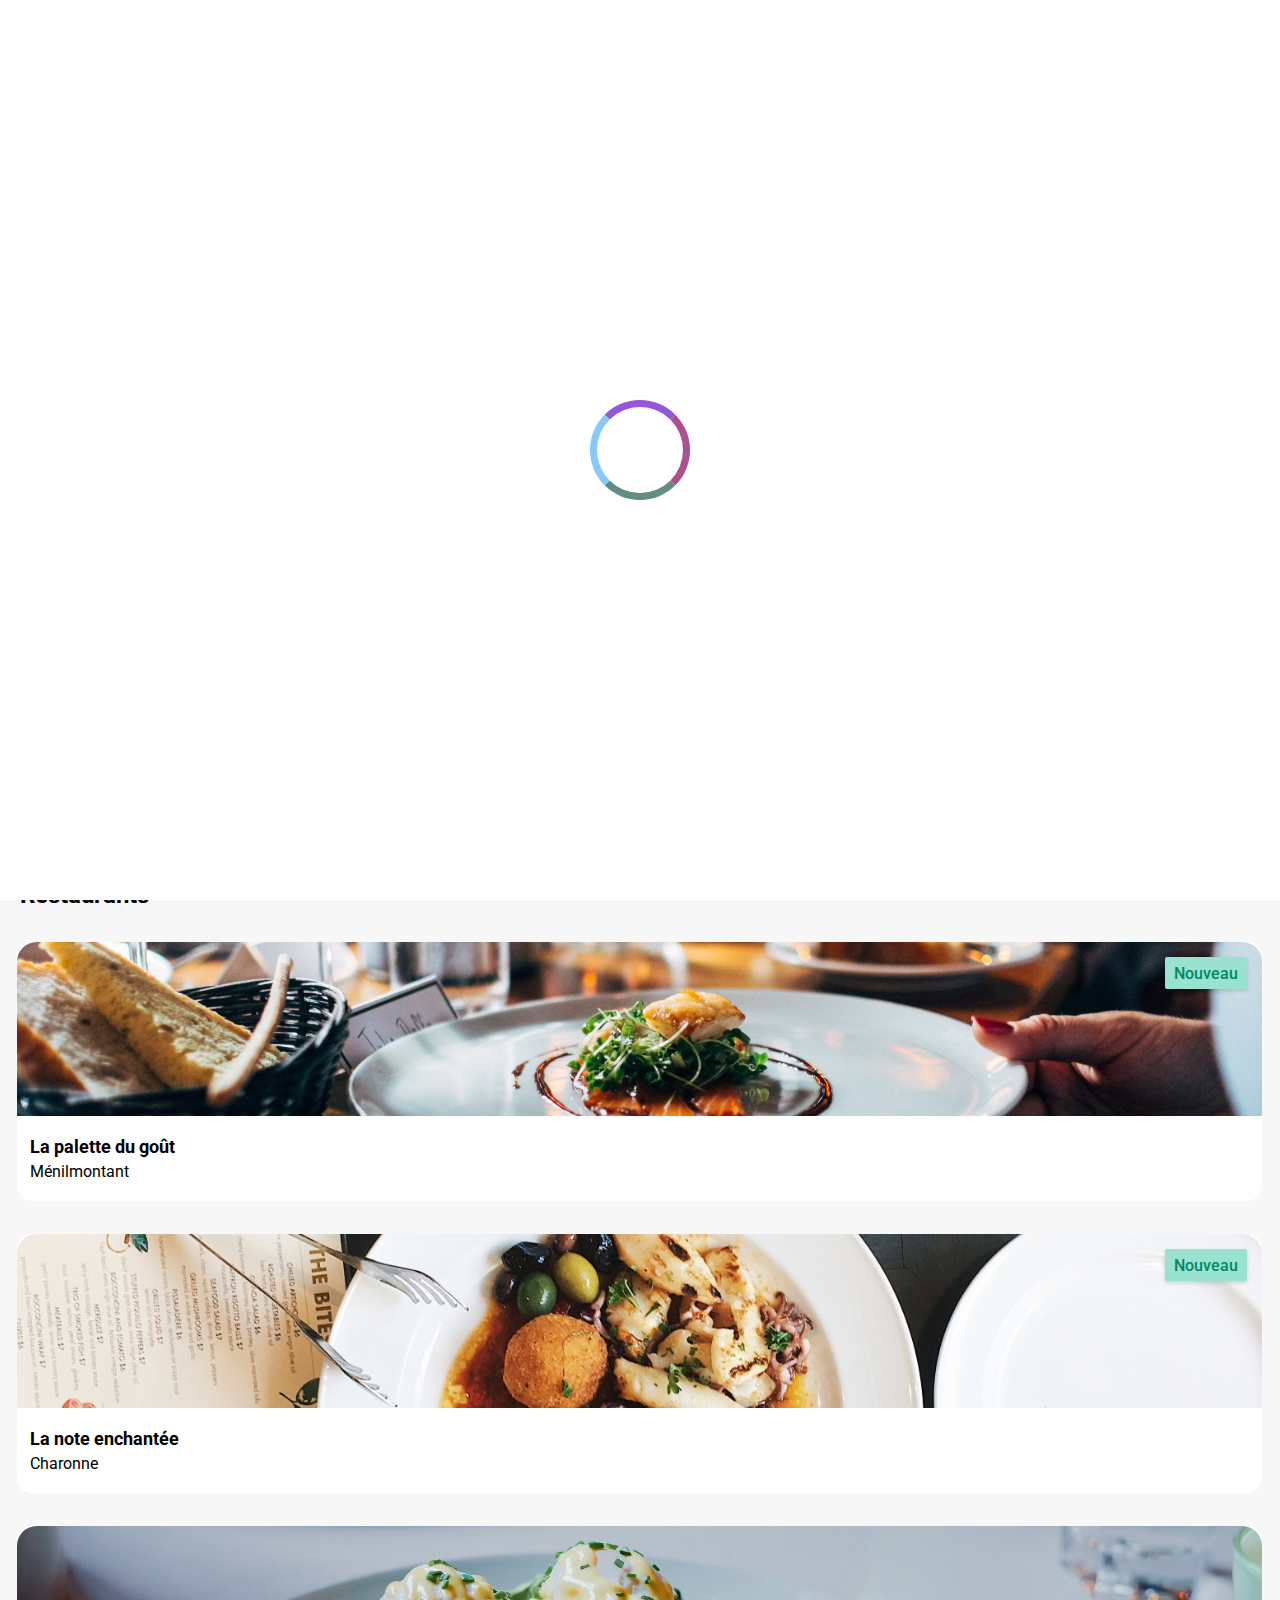
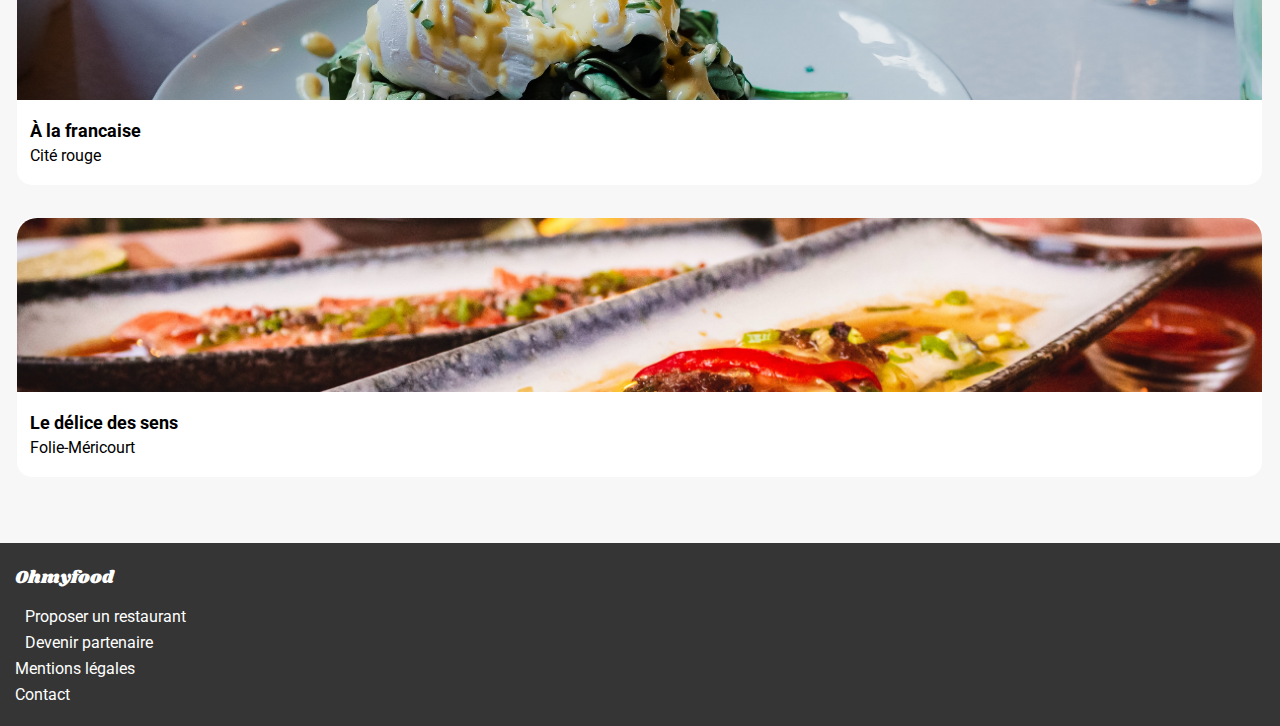
==== commit a33010e5: "cloches des 4 menus ok, html w3c ok après modif nom des dossiers" ====
--- a/index.html
+++ b/index.html
@@ -27,7 +27,7 @@
     
             <section class="exploration">
                 <div class="explorer">
-                    <h1>Réservez le menu qui vous convient</h1>
+                    <h2>Réservez le menu qui vous convient</h2>
                     <p>Découvrez des restaurents d'exception, <br> sélectionnés par nos soins.</p>
                     <button class="btn-home-page">Explorer nos restaurants</button>
                 </div>
@@ -35,7 +35,7 @@
     
             <section class="fonctionnement">
                 <div class="fonction">
-                    <h1>Fonctionnement</h1>
+                    <h2>Fonctionnement</h2>
                 </div>
                 <div class="choix">
                     <ul>
@@ -52,17 +52,16 @@
                     <h2>Restaurants</h2>
                  </div>
                  <div class="restaurants-cards">
-                    
-                    <article class="card">
-                        <a href="./La palette du gout/index1.html">
-                            <img src="images/jay-wennington-N_Y88TWmGwA-unsplash.jpg" alt="plat">
-                            <div class="card-content">
+                    <article class="card new">                     
+                        <a href="La-palette-du-gout/index1.html">
+                            <img src="images/jay-wennington-N_Y88TWmGwA-unsplash.jpg" alt="plat">              
+                            <div class="card-content">                               
                                 <div class="card-txt">
                                     <h3 class="card-title">La palette du goût</h3>
                                     <p class="card-subtitle">Ménilmontant</p>
                                 </div>
                             </div>
-                        </a>
+                        </a>              
                         <div class="heart">
                             <i class="fa-regular fa-heart checked"></i>
                         </div>
@@ -70,8 +69,8 @@
                             <i class="fa-solid fa-heart"></i>
                         </div>
                     </article>
-                    <article class="card">
-                        <a href="./La note enchantée/index3.html">
+                    <article class="card new-2">
+                        <a href="La-note-enchantée/index3.html">
                             <img src="images/stil-u2Lp8tXIcjw-unsplash.jpg" alt="plat">
                             <div class="card-content">
                                 <div class="card-txt">
@@ -88,7 +87,7 @@
                         </div>
                     </article>
                     <article class="card">
-                        <a href="./À la francaise/index4.html">
+                        <a href="À-la-francaise/index4.html">
                             <img src="images/toa-heftiba-DQKerTsQwi0-unsplash.jpg" alt="plat">
                             <div class="card-content">
                                 <div class="card-txt">
@@ -106,7 +105,7 @@
                         </div>
                     </article>
                     <article class="card">
-                        <a href="./Le délice des sens/index2.html">
+                        <a href="Le-délice-des-sens/index2.html">
                             <img src="images/louis-hansel-shotsoflouis-qNBGVyOCY8Q-unsplash.jpg" alt="plat">
                             <div class="card-content">
                                 <div class="card-txt">
--- a/style.css
+++ b/style.css
@@ -11,7 +11,6 @@
 main{
     font-family: 'Roboto', sans-serif;
 }
-
 
 header{
     font-family: 'Shrikhand', cursive;
@@ -49,8 +48,7 @@
     border-bottom: 7px #99E2D0 outset;
     border-left: 7px #89C8FA outset;
     border-radius: 50%;
-    animation: 2s ease-in 0s infinite loader;
-    
+    animation: 2s ease-in 0s infinite loader; 
 }
   
   @keyframes loader{
@@ -100,7 +98,7 @@
     padding-bottom: 57px;
 }
 
-.explorer h1{
+.explorer h2{
     padding: 39.5px 58px 15px 42px;
     font-size: 24px;
     font-weight: 700;
@@ -138,7 +136,7 @@
     margin-bottom: 68px;
     padding-left: 20px;
 }
-.fonction h1{
+.fonction h2{
     font-weight: 700;
     font-size: 24px;
     margin-top: 48px;
@@ -155,8 +153,6 @@
     font-size: 16px;
 }
 
-
-
 li span{
     margin-left: -50px;
     margin-right: 20px;
@@ -207,7 +203,6 @@
     background: #FFFFFF;
 }
 
-
 .restaurants-cards a{
     color: black;
 }
@@ -249,22 +244,51 @@
 .card-txt span{
     position: absolute;
     right: 42px;
-    
     margin-top: 5px;  
     font-size: 22px; 
 }
 
+.new{
+    position: relative;
+}
+.new::before{
+    content: 'Nouveau';
+    position: absolute;
+    color: #008766;
+    font-weight: 500;
+    background-color: #99E2D0;
+    border-radius: 2px;
+    box-shadow: 0px 2px 4px rgba(0, 0, 0, 0.15);
+    padding: 7px 9px 6px 9px;
+    right: 15px;
+    top: 15px;
+}
+
+.new-2{
+    position: relative;
+}
+.new-2::before{
+    content: 'Nouveau';
+    position: absolute;
+    color: #008766;
+    font-weight: 500;
+    background-color: #99E2D0;
+    border-radius: 2px;
+    box-shadow: 0px 2px 4px rgba(0, 0, 0, 0.15);
+    padding: 7px 9px 6px 9px;
+    right: 15px;
+    top: 15px;
+}
+
 .heart{
     display: flex;
     justify-content: end;
     margin-right: 25px;
-    margin-top: -60px;
-    
+    margin-top: -60px; 
 }
 
 .heart .fa-heart{
-    font-size: 22px;
-    
+    font-size: 22px; 
 }
 
 .heart2{
@@ -272,7 +296,6 @@
     justify-content: end;
     margin-right: -2px;
     margin-top: -23px;
-
 }
 
 .heart2 .fa-solid{
@@ -284,11 +307,10 @@
     opacity: 0;
 }
 
-.heart2 .fa-solid:active {
+.heart2 .fa-solid:hover {
     opacity: 1;
     background-color: linear-gradient(193.33deg, #9356DC -11.44%, #FF79DA 123.93%);
-    transition: 1s;
-    
+    transition: 1s; 
 }
 
 .heart2:focus{
@@ -303,7 +325,6 @@
     color: #FFFFFF;
     padding-top: 22px;
     padding-bottom: 15px;
-    
 }
 
 .footer h3{
@@ -355,18 +376,13 @@
 
 .choix ul{
     display: flex;
-    justify-content: center;
-    
+    justify-content: center;   
 }
 
 .choix li{
     width: 100%;
     padding-right: 0px;
 }
-
-
-
-
 
 /***********restaurants***********/
 
@@ -391,10 +407,7 @@
 .restaurants-cards{
     width: 100%;
     flex-wrap: wrap;
-    column-gap: 91px;
-    
-    
-    
+    column-gap: 91px;    
 }
 
 .restaurants-cards .card {
@@ -403,11 +416,9 @@
     height: 259px;  
     padding-bottom: 15px;
     background: #FFFFFF;
-    
     margin-right: 0px;
     margin-left: 0px;
 }
-
 
 .card-txt span{
     position: absolute;
@@ -429,7 +440,6 @@
     align-items: baseline;
     padding-top: 64px;
     padding-bottom: 31px;
-
 }
 
 .foot-flex{
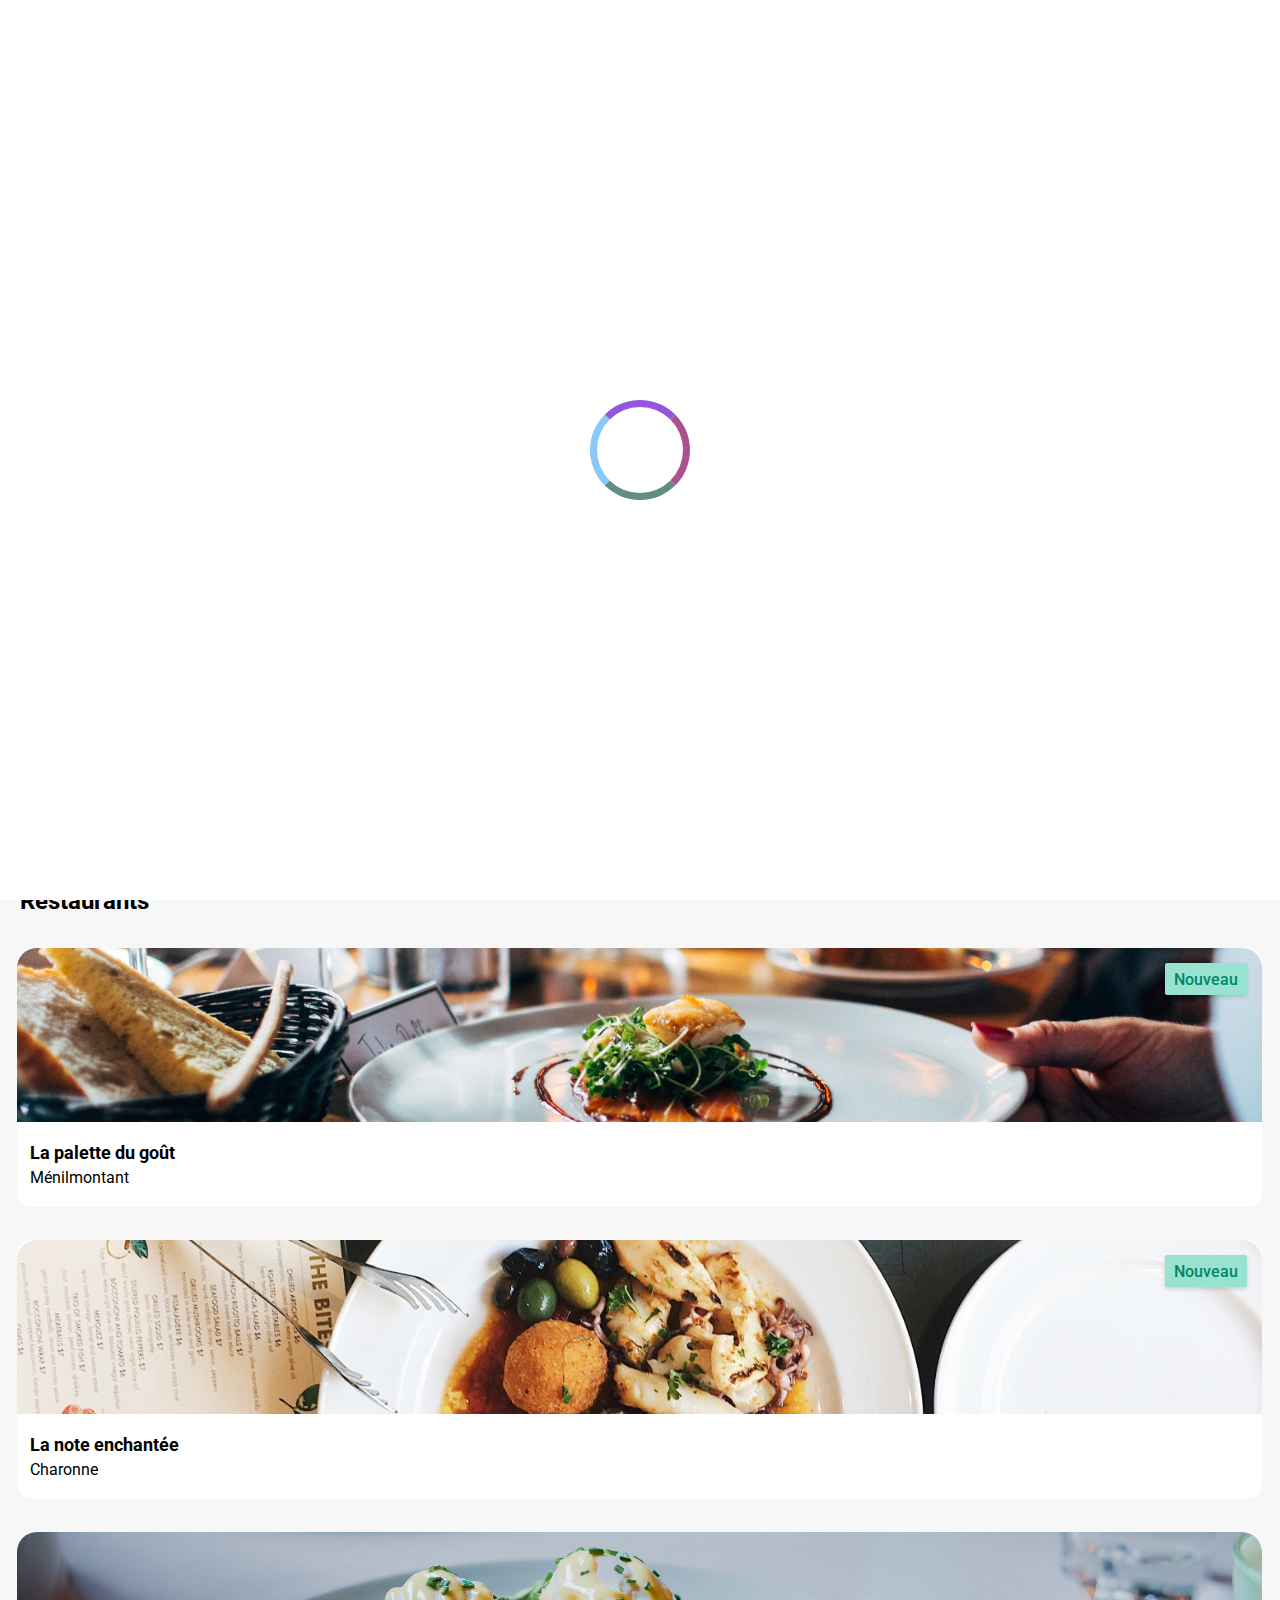
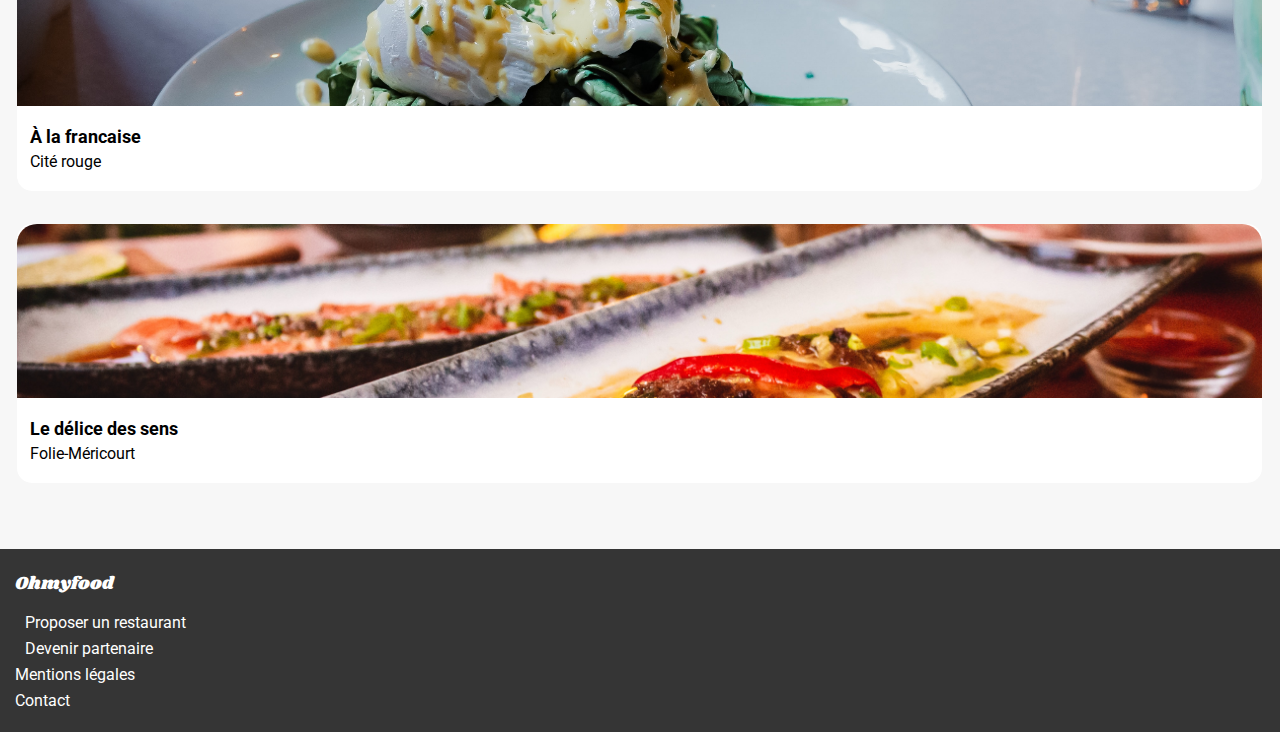
==== commit 79b738d2: "controle final" ====
--- a/index.html
+++ b/index.html
@@ -10,7 +10,7 @@
 </head>
 <body>
     <div class="loader">
-        <div class="loader-bar loader-bar1"></div>
+        <div class="loader-bar"></div>
     </div>
 
     <div class="main-container">
@@ -87,7 +87,7 @@
                         </div>
                     </article>
                     <article class="card">
-                        <a href="À-la-francaise/index4.html">
+                        <a href="A-la-francaise/index4.html">
                             <img src="images/toa-heftiba-DQKerTsQwi0-unsplash.jpg" alt="plat">
                             <div class="card-content">
                                 <div class="card-txt">
--- a/style.css
+++ b/style.css
@@ -37,6 +37,8 @@
     background-color: #ffffff;
     animation: 1s ease-in 3s forwards loader;
     opacity: 1;
+    position: fixed;
+    top: 0;
   }
   
 .loader-bar {
@@ -159,7 +161,11 @@
     color: #FFFFFF;
     background: #9356DC;
     border-radius: 50%;
-    padding: 4px 6px 4px 6px;
+    display: inline-block;
+    height: 24px;
+    width: 24px;
+    text-align: center;
+    line-height: 24px;
 }
 
 .fa-solid{
@@ -309,12 +315,7 @@
 
 .heart2 .fa-solid:hover {
     opacity: 1;
-    background-color: linear-gradient(193.33deg, #9356DC -11.44%, #FF79DA 123.93%);
     transition: 1s; 
-}
-
-.heart2:focus{
-    font-size: 10px;
 }
 
 /******pied de page******/
@@ -371,7 +372,7 @@
 
 .fonctionnement{
     padding-left: 180px;
-    padding-right: 207px;
+    padding-right: 175px;
 }
 
 .choix ul{
@@ -407,12 +408,13 @@
 .restaurants-cards{
     width: 100%;
     flex-wrap: wrap;
-    column-gap: 91px;    
+    column-gap: 91px;
+    justify-content: space-between;    
 }
 
 .restaurants-cards .card {
     border-radius: 15px;
-    width: 45%;
+    width: 45.5%;
     height: 259px;  
     padding-bottom: 15px;
     background: #FFFFFF;
